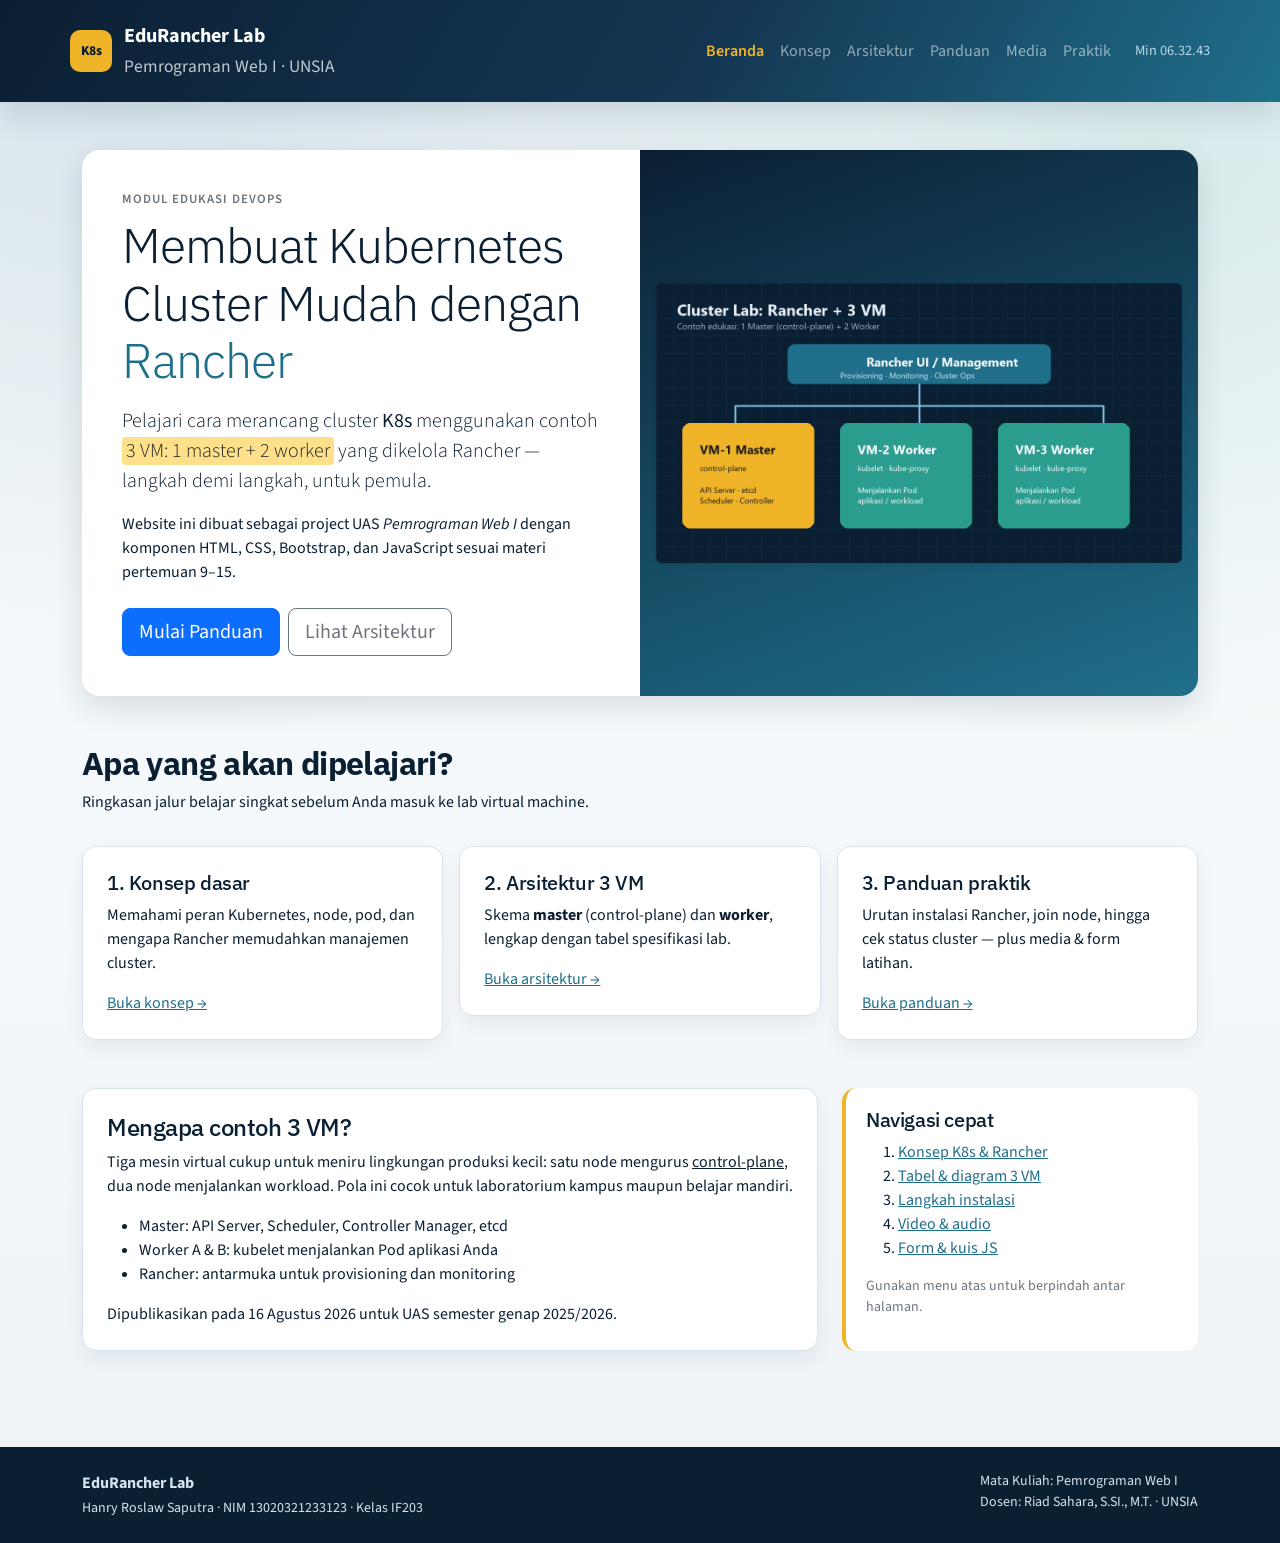
==== index.html @ 8c96ff5f "first commit" ====
<!DOCTYPE html>
<html lang="id">
<head>
  <meta charset="UTF-8">
  <meta name="viewport" content="width=device-width, initial-scale=1">
  <title>EduRancher Lab — Cluster Kubernetes Mudah dengan Rancher</title>
  <link rel="preconnect" href="https://fonts.googleapis.com">
  <link rel="preconnect" href="https://fonts.gstatic.com" crossorigin>
  <link href="https://fonts.googleapis.com/css2?family=IBM+Plex+Sans:wght@500;700&family=Source+Sans+3:wght@400;600;700&display=swap" rel="stylesheet">
  <link href="https://cdn.jsdelivr.net/npm/bootstrap@5.3.3/dist/css/bootstrap.min.css" rel="stylesheet">
  <link href="css/custom.css" rel="stylesheet">
</head>
<body data-page="beranda">
  <header class="site-header">
    <nav class="navbar navbar-expand-lg navbar-dark container py-3">
      <a class="navbar-brand brand-lockup" href="index.html">
        <span class="brand-mark">K8s</span>
        <span>
          <strong>EduRancher Lab</strong><br>
          <small class="opacity-75">Pemrograman Web I · UNSIA</small>
        </span>
      </a>
      <button class="navbar-toggler" type="button" data-bs-toggle="collapse" data-bs-target="#navMain" aria-controls="navMain" aria-expanded="false" aria-label="Toggle navigation">
        <span class="navbar-toggler-icon"></span>
      </button>
      <div class="collapse navbar-collapse" id="navMain">
        <ul class="navbar-nav ms-auto mb-2 mb-lg-0">
          <li class="nav-item"><a class="nav-link" data-nav="beranda" href="index.html">Beranda</a></li>
          <li class="nav-item"><a class="nav-link" data-nav="konsep" href="konsep.html">Konsep</a></li>
          <li class="nav-item"><a class="nav-link" data-nav="arsitektur" href="arsitektur.html">Arsitektur</a></li>
          <li class="nav-item"><a class="nav-link" data-nav="panduan" href="panduan.html">Panduan</a></li>
          <li class="nav-item"><a class="nav-link" data-nav="media" href="media.html">Media</a></li>
          <li class="nav-item"><a class="nav-link" data-nav="praktik" href="praktik.html">Praktik</a></li>
        </ul>
        <span id="live-clock" class="ms-lg-3"></span>
      </div>
    </nav>
  </header>

  <main class="container py-4 py-lg-5">
    <section class="hero-panel row g-0 fade-up mb-5">
      <div class="col-lg-6 hero-copy">
        <p class="text-uppercase fw-semibold text-secondary mb-2" style="letter-spacing:0.08em;font-size:0.8rem;">Modul Edukasi DevOps</p>
        <h1 class="display-5 mb-3">Membuat Kubernetes Cluster Mudah dengan <span style="color:#1f6f8b;">Rancher</span></h1>
        <p class="lead mb-3">
          Pelajari cara merancang cluster <strong>K8s</strong> menggunakan contoh
          <mark>3 VM: 1 master + 2 worker</mark> yang dikelola Rancher — langkah demi langkah, untuk pemula.
        </p>
        <p class="mb-4">
          Website ini dibuat sebagai project UAS <em>Pemrograman Web I</em> dengan komponen HTML, CSS, Bootstrap, dan JavaScript
          sesuai materi pertemuan 9–15.
        </p>
        <div class="d-flex flex-wrap gap-2">
          <a class="btn btn-primary btn-lg" href="panduan.html">Mulai Panduan</a>
          <a class="btn btn-outline-secondary btn-lg" href="arsitektur.html">Lihat Arsitektur</a>
        </div>
      </div>
      <div class="col-lg-6 hero-visual d-flex align-items-center justify-content-center p-3">
        <img src="assets/images/arsitektur-3vm.png"
             class="img-fluid rounded shadow-sm"
             width="600"
             height="320"
             alt="Ilustrasi arsitektur cluster Rancher 3 VM">
      </div>
    </section>

    <section class="mb-5 fade-up fade-up-delay">
      <div class="row align-items-end mb-3">
        <div class="col-lg-8">
          <h2>Apa yang akan dipelajari?</h2>
          <p>Ringkasan jalur belajar singkat sebelum Anda masuk ke lab virtual machine.</p>
        </div>
      </div>
      <div class="row g-3">
        <div class="col-md-4">
          <article class="section-card">
            <h3 class="h5">1. Konsep dasar</h3>
            <p>Memahami peran Kubernetes, node, pod, dan mengapa Rancher memudahkan manajemen cluster.</p>
            <a href="konsep.html">Buka konsep →</a>
          </article>
        </div>
        <div class="col-md-4">
          <article class="section-card">
            <h3 class="h5">2. Arsitektur 3 VM</h3>
            <p>Skema <b>master</b> (control-plane) dan <b>worker</b>, lengkap dengan tabel spesifikasi lab.</p>
            <a href="arsitektur.html">Buka arsitektur →</a>
          </article>
        </div>
        <div class="col-md-4">
          <article class="section-card">
            <h3 class="h5">3. Panduan praktik</h3>
            <p>Urutan instalasi Rancher, join node, hingga cek status cluster — plus media &amp; form latihan.</p>
            <a href="panduan.html">Buka panduan →</a>
          </article>
        </div>
      </div>
    </section>

    <section class="row g-4">
      <div class="col-lg-8">
        <article class="section-card">
          <h2 class="h4">Mengapa contoh 3 VM?</h2>
          <p>
            Tiga mesin virtual cukup untuk meniru lingkungan produksi kecil:
            satu node mengurus <u>control-plane</u>, dua node menjalankan workload.
            Pola ini cocok untuk laboratorium kampus maupun belajar mandiri.
          </p>
          <ul>
            <li>Master: API Server, Scheduler, Controller Manager, etcd</li>
            <li>Worker A &amp; B: kubelet menjalankan Pod aplikasi Anda</li>
            <li>Rancher: antarmuka untuk provisioning dan monitoring</li>
          </ul>
          <p class="mb-0">
            Dipublikasikan pada <time datetime="2026-08-16">16 Agustus 2026</time> untuk UAS semester genap 2025/2026.
          </p>
        </article>
      </div>
      <aside class="col-lg-4">
        <div class="toc-aside h-100">
          <h2 class="h5">Navigasi cepat</h2>
          <ol>
            <li><a href="konsep.html">Konsep K8s &amp; Rancher</a></li>
            <li><a href="arsitektur.html">Tabel &amp; diagram 3 VM</a></li>
            <li><a href="panduan.html">Langkah instalasi</a></li>
            <li><a href="media.html">Video &amp; audio</a></li>
            <li><a href="praktik.html">Form &amp; kuis JS</a></li>
          </ol>
          <p class="small text-secondary mb-0">Gunakan menu atas untuk berpindah antar halaman.</p>
        </div>
      </aside>
    </section>
  </main>

  <footer class="site-footer py-4">
    <div class="container d-flex flex-column flex-md-row justify-content-between gap-2">
      <div>
        <strong>EduRancher Lab</strong><br>
        <small>Hanry Roslaw Saputra · NIM 13020321233123 · Kelas IF203</small>
      </div>
      <div class="small">
        Mata Kuliah: Pemrograman Web I<br>
        Dosen: Riad Sahara, S.SI., M.T. · UNSIA
      </div>
    </div>
  </footer>

  <script src="https://cdn.jsdelivr.net/npm/bootstrap@5.3.3/dist/js/bootstrap.bundle.min.js"></script>
  <script src="js/script.js"></script>
</body>
</html>
---- css/custom.css ----
/* Custom CSS — selektor tag, class, id & nilai warna (Materi Sesi 14–15) */

:root {
  --brand-ink: #0b1f33;
  --brand-sea: #1f6f8b;
  --brand-mint: #2a9d8f;
  --brand-sand: #f0b429;
  --brand-cloud: #f4f7fa;
  --brand-muted: #5b6b7a;
  --radius: 14px;
  --shadow: 0 12px 30px rgba(11, 31, 51, 0.12);
}

/* 1) Selektor Tag */
body {
  font-family: "Source Sans 3", "Segoe UI", sans-serif;
  color: var(--brand-ink);
  background-color: var(--brand-cloud);
  background-image:
    radial-gradient(circle at 10% 0%, rgba(31, 111, 139, 0.12), transparent 40%),
    radial-gradient(circle at 90% 10%, rgba(42, 157, 143, 0.12), transparent 35%),
    linear-gradient(180deg, #eef3f7 0%, #f7fafc 40%, #eef2f5 100%);
  min-height: 100vh;
}

h1, h2, h3 {
  font-family: "IBM Plex Sans", "Segoe UI", sans-serif;
  font-weight: 700;
  letter-spacing: -0.02em;
}

a {
  color: var(--brand-sea);
}

mark {
  background-color: #ffe08a;
  padding: 0 0.2em;
  border-radius: 4px;
}

/* 2) Selektor Class */
.site-header {
  background: linear-gradient(120deg, var(--brand-ink), #143652 55%, var(--brand-sea));
  color: #ffffff;
  box-shadow: var(--shadow);
}

.brand-lockup {
  display: flex;
  align-items: center;
  gap: 0.75rem;
}

.brand-mark {
  width: 42px;
  height: 42px;
  border-radius: 10px;
  background: var(--brand-sand);
  color: var(--brand-ink);
  display: grid;
  place-items: center;
  font-weight: 800;
  font-size: 0.85rem;
}

.hero-panel {
  border-radius: calc(var(--radius) + 4px);
  overflow: hidden;
  background: #ffffff;
  box-shadow: var(--shadow);
}

.hero-copy {
  padding: 2.5rem;
}

.hero-visual {
  min-height: 280px;
  background: linear-gradient(160deg, #0b1f33, #1f6f8b);
}

.hero-visual img {
  max-height: 320px;
  width: auto;
  object-fit: contain;
}

.code-block {
  background: #0d1117;
  color: #d7e3ee;
  border: 1px solid #30363d;
  border-radius: 10px;
  padding: 1rem 1.1rem;
  overflow-x: auto;
  font-size: 0.88rem;
  line-height: 1.55;
  margin-bottom: 0.75rem;
}

.code-block code {
  color: inherit;
  font-family: Consolas, "Courier New", monospace;
  white-space: pre;
}

.section-card {
  background: #ffffff;
  border: 1px solid #d9e3ec;
  border-radius: var(--radius);
  padding: 1.5rem;
  /* tinggi mengikuti isi; pakai kelas Bootstrap h-100 hanya jika sengaja disamakan */
  box-shadow: 0 8px 18px rgba(11, 31, 51, 0.06);
  transition: transform 0.25s ease, box-shadow 0.25s ease;
}

.section-card:hover {
  transform: translateY(-4px);
  box-shadow: var(--shadow);
}

.step-badge {
  display: inline-grid;
  place-items: center;
  width: 2rem;
  height: 2rem;
  border-radius: 999px;
  background: var(--brand-mint);
  color: #ffffff;
  font-weight: 700;
  margin-right: 0.5rem;
}

.table-lab th {
  background-color: var(--brand-ink);
  color: #ffffff;
}

.media-frame {
  border-radius: var(--radius);
  overflow: hidden;
  border: 1px solid #d5e0ea;
  background: #0f2436;
}

.quiz-option {
  cursor: pointer;
  border: 1px solid #c9d6e2;
  border-radius: 10px;
  padding: 0.85rem 1rem;
  margin-bottom: 0.65rem;
  background: #fff;
  transition: border-color 0.2s ease, background-color 0.2s ease;
}

.quiz-option:hover,
.quiz-option.is-selected {
  border-color: var(--brand-sea);
  background-color: #e8f5f8;
}

.quiz-option.is-correct {
  border-color: #1f8a5b;
  background-color: #e8f8ef;
}

.quiz-option.is-wrong {
  border-color: #c0392b;
  background-color: #fdeceb;
}

.toc-aside {
  background: #ffffff;
  border-left: 4px solid var(--brand-sand);
  border-radius: var(--radius);
  padding: 1.25rem;
}

.sidebar-stack {
  display: flex;
  flex-direction: column;
  gap: 0;
  height: auto;
  align-self: flex-start;
  width: 100%;
}

.site-footer {
  background-color: var(--brand-ink);
  color: #d7e3ee;
  margin-top: 3rem;
}

.fade-up {
  opacity: 0;
  transform: translateY(16px);
  animation: fadeUp 0.7s ease forwards;
}

.fade-up-delay {
  animation-delay: 0.15s;
}

@keyframes fadeUp {
  to {
    opacity: 1;
    transform: translateY(0);
  }
}

/* 3) Selektor ID */
#live-clock {
  font-variant-numeric: tabular-nums;
  color: #b8d7e8;
  font-size: 0.9rem;
}

#form-feedback {
  display: none;
}

#form-feedback.show {
  display: block;
}

#score-board {
  font-size: 1.25rem;
  font-weight: 700;
  color: var(--brand-sea);
}

/* Nilai warna: nama, hex, rgb, rgba, hsl (Materi Sesi 15) */
.color-swatch-name { background-color: teal; }
.color-swatch-hex { background-color: #1f6f8b; }
.color-swatch-rgb { background-color: rgb(42, 157, 143); }
.color-swatch-rgba { background-color: rgba(240, 180, 41, 0.85); }
.color-swatch-hsl { background-color: hsl(204, 64%, 12%); color: white; }

.swatch {
  height: 48px;
  border-radius: 8px;
  display: grid;
  place-items: center;
  color: #fff;
  font-size: 0.8rem;
  font-weight: 600;
}

.navbar .nav-link.active {
  color: var(--brand-sand) !important;
  font-weight: 600;
}

@media (max-width: 767.98px) {
  .hero-copy {
    padding: 1.5rem;
  }
}
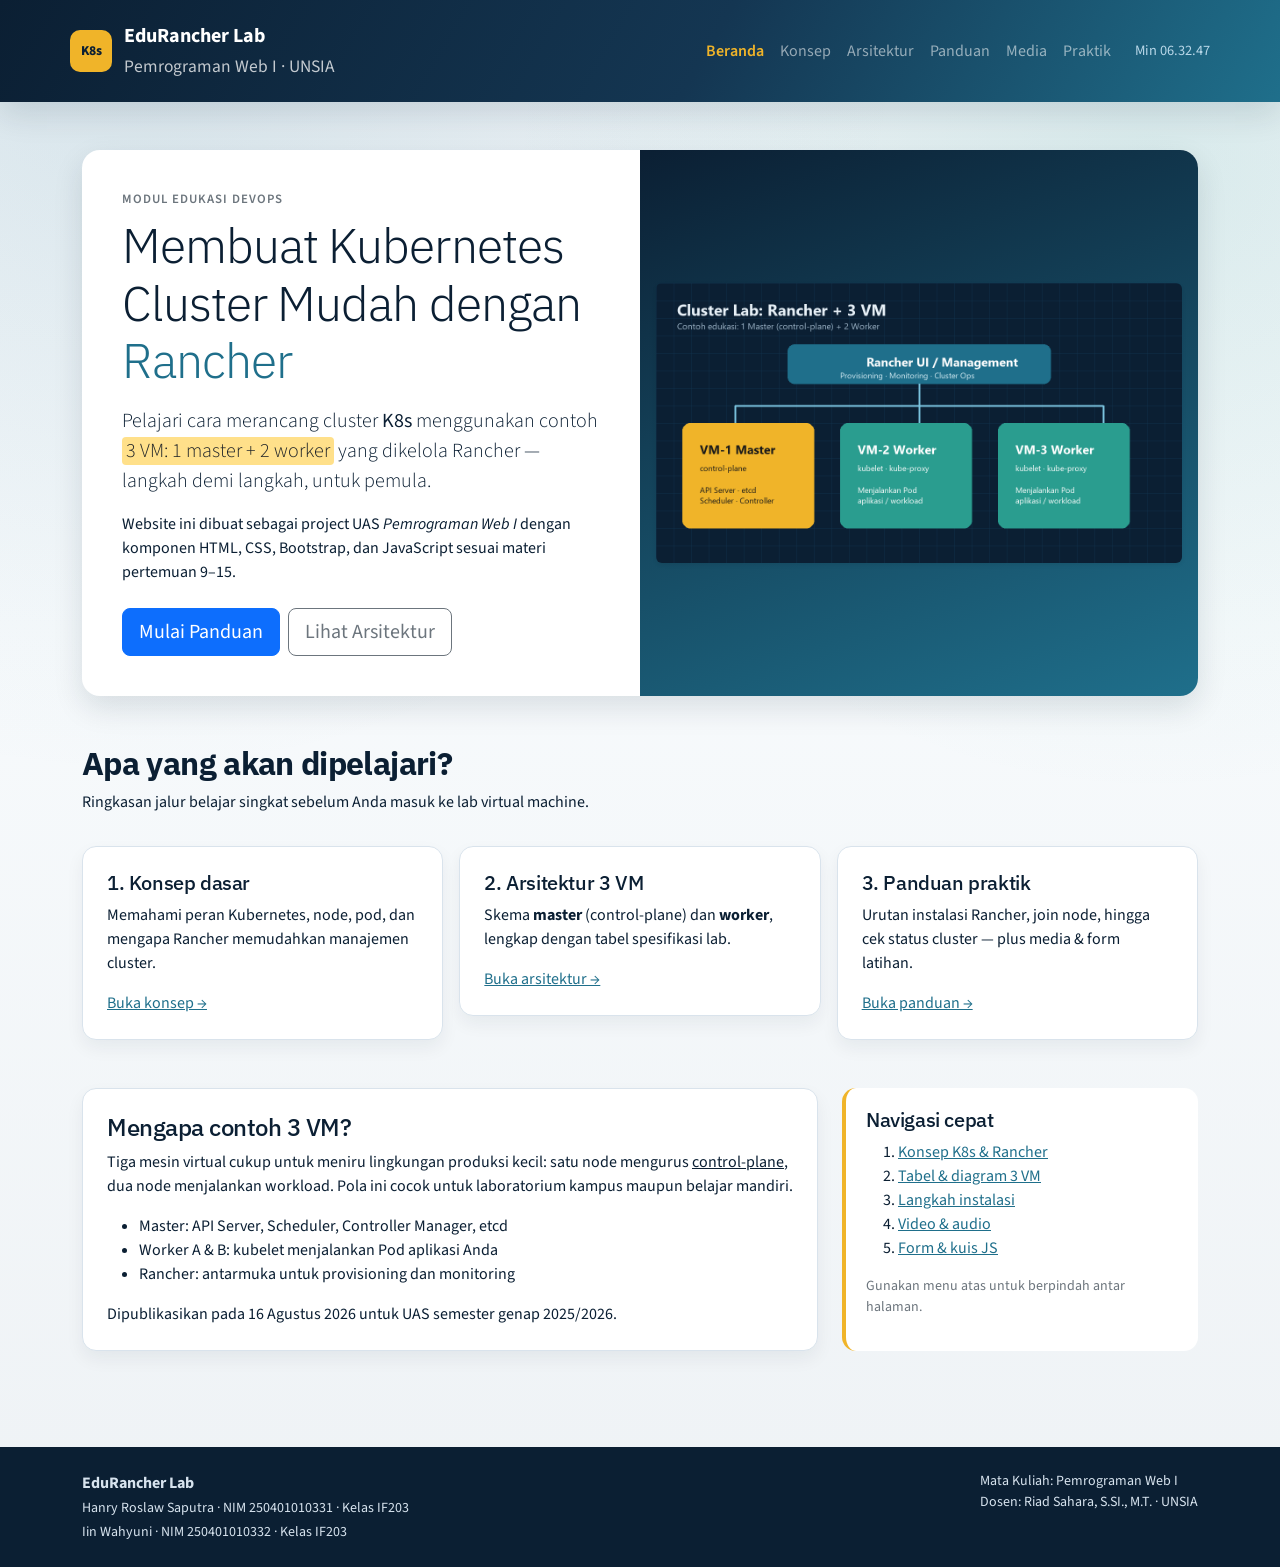
==== commit c411d873: "update2" ====
--- a/index.html
+++ b/index.html
@@ -135,7 +135,7 @@
     <div class="container d-flex flex-column flex-md-row justify-content-between gap-2">
       <div>
         <strong>EduRancher Lab</strong><br>
-        <small>Hanry Roslaw Saputra · NIM 13020321233123 · Kelas IF203</small>
+        <small>Hanry Roslaw Saputra · NIM 250401010331 · Kelas IF203<br>Iin Wahyuni · NIM 250401010332 · Kelas IF203</small>
       </div>
       <div class="small">
         Mata Kuliah: Pemrograman Web I<br>
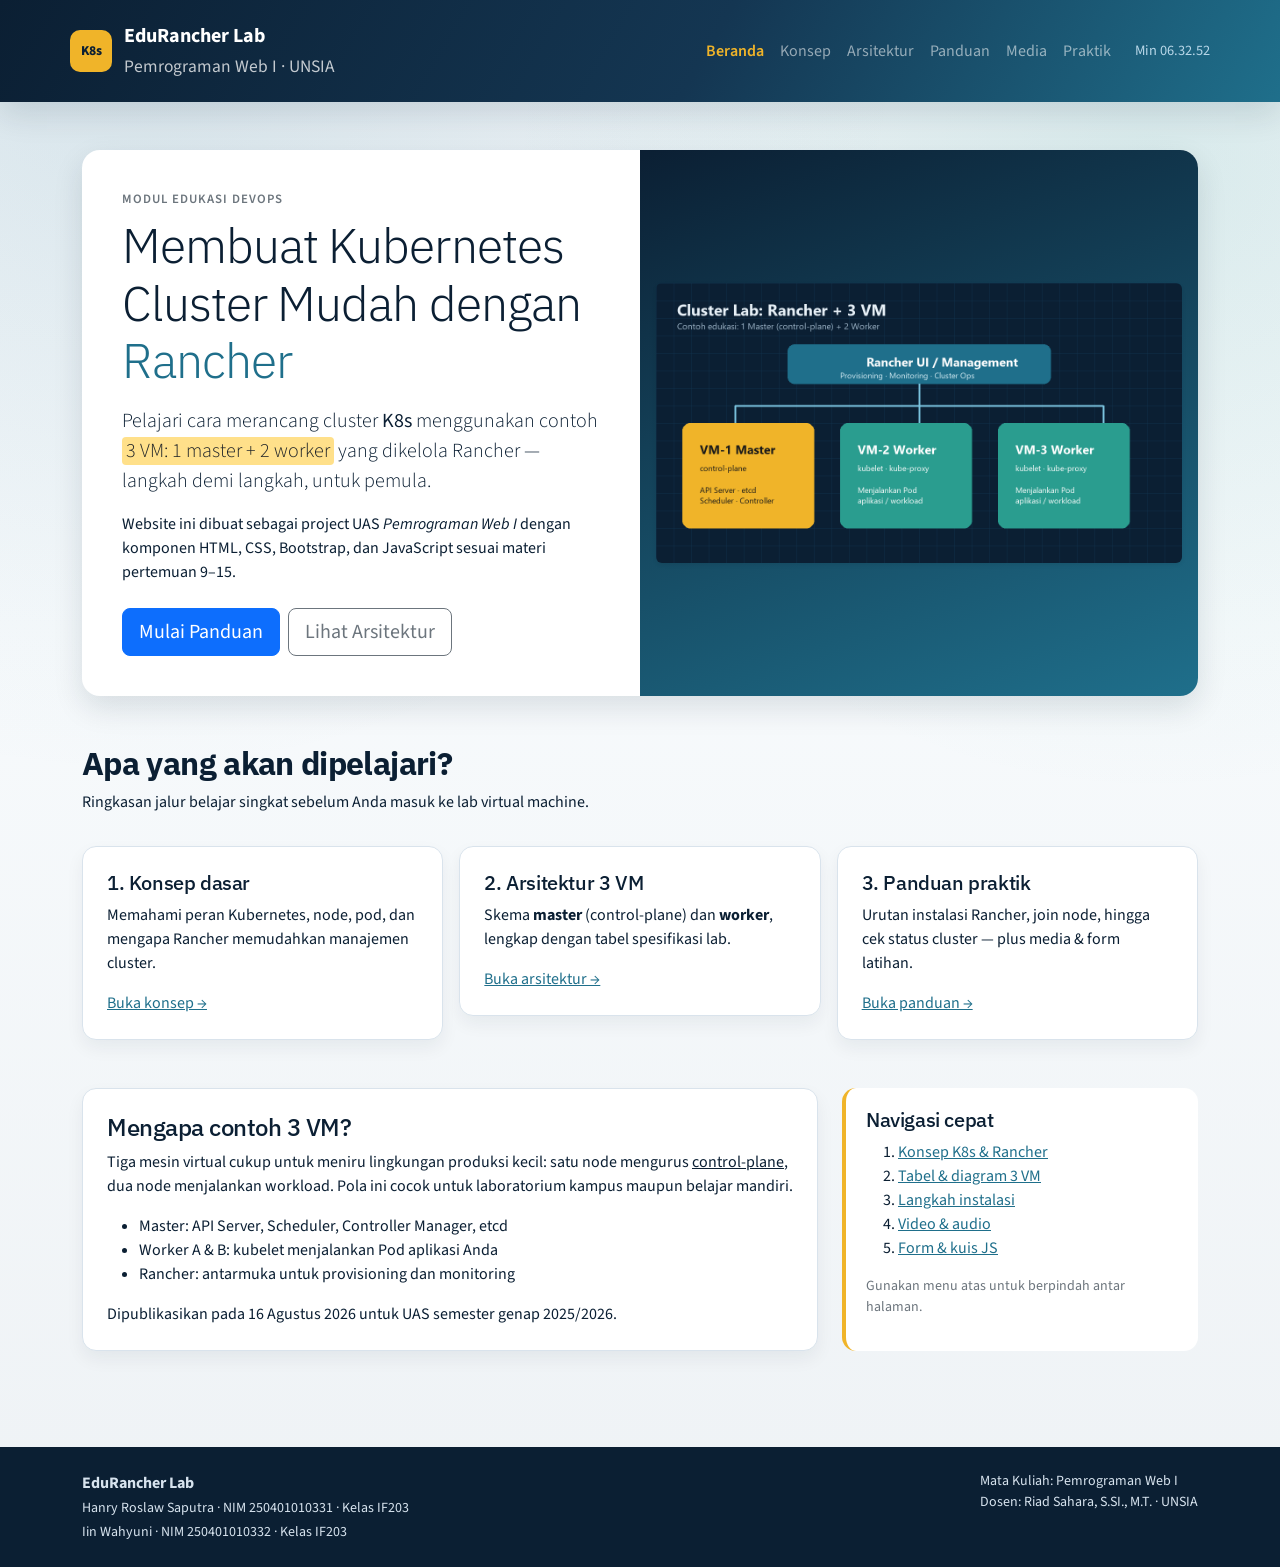
==== commit 873ed757: "update3" ====
--- a/index.html
+++ b/index.html
@@ -1,16 +1,27 @@
 <!DOCTYPE html>
+<!--
+  Halaman beranda EduRancher Lab.
+  Isinya pengantar tema K8s + Rancher, lalu tautan ke halaman lain.
+  data-page="beranda" dibaca JavaScript biar menu yang lagi dibuka kelihatan aktif.
+-->
 <html lang="id">
 <head>
+  <!-- Meta + judul tab browser -->
   <meta charset="UTF-8">
   <meta name="viewport" content="width=device-width, initial-scale=1">
   <title>EduRancher Lab — Cluster Kubernetes Mudah dengan Rancher</title>
+  <!-- Font Google, Bootstrap dari CDN, plus CSS kita sendiri -->
   <link rel="preconnect" href="https://fonts.googleapis.com">
   <link rel="preconnect" href="https://fonts.gstatic.com" crossorigin>
   <link href="https://fonts.googleapis.com/css2?family=IBM+Plex+Sans:wght@500;700&family=Source+Sans+3:wght@400;600;700&display=swap" rel="stylesheet">
   <link href="https://cdn.jsdelivr.net/npm/bootstrap@5.3.3/dist/css/bootstrap.min.css" rel="stylesheet">
   <link href="css/custom.css" rel="stylesheet">
+  <link rel="icon" href="favicon.ico" sizes="any">
+  <link rel="icon" type="image/svg+xml" href="assets/images/favicon.svg">
+  <link rel="apple-touch-icon" href="assets/images/favicon-32.png">
 </head>
 <body data-page="beranda">
+  <!-- Header: logo + menu. Tombol hamburger muncul kalau layar kecil. -->
   <header class="site-header">
     <nav class="navbar navbar-expand-lg navbar-dark container py-3">
       <a class="navbar-brand brand-lockup" href="index.html">
@@ -32,12 +43,14 @@
           <li class="nav-item"><a class="nav-link" data-nav="media" href="media.html">Media</a></li>
           <li class="nav-item"><a class="nav-link" data-nav="praktik" href="praktik.html">Praktik</a></li>
         </ul>
+        <!-- Jam digital, diisi dari js/script.js -->
         <span id="live-clock" class="ms-lg-3"></span>
       </div>
     </nav>
   </header>
 
   <main class="container py-4 py-lg-5">
+    <!-- Banner utama: teks kiri, gambar kanan -->
     <section class="hero-panel row g-0 fade-up mb-5">
       <div class="col-lg-6 hero-copy">
         <p class="text-uppercase fw-semibold text-secondary mb-2" style="letter-spacing:0.08em;font-size:0.8rem;">Modul Edukasi DevOps</p>
@@ -64,6 +77,7 @@
       </div>
     </section>
 
+    <!-- Tiga kartu ringkas, masing-masing nyambung ke halaman materi -->
     <section class="mb-5 fade-up fade-up-delay">
       <div class="row align-items-end mb-3">
         <div class="col-lg-8">
@@ -96,6 +110,7 @@
       </div>
     </section>
 
+    <!-- Penjelasan kenapa lab pakai 3 VM, plus daftar cepat di samping -->
     <section class="row g-4">
       <div class="col-lg-8">
         <article class="section-card">
@@ -115,6 +130,7 @@
           </p>
         </article>
       </div>
+      <!-- Sidebar: jalan pintas ke halaman lain -->
       <aside class="col-lg-4">
         <div class="toc-aside h-100">
           <h2 class="h5">Navigasi cepat</h2>
@@ -131,6 +147,7 @@
     </section>
   </main>
 
+  <!-- Footer: identitas kelompok + mata kuliah -->
   <footer class="site-footer py-4">
     <div class="container d-flex flex-column flex-md-row justify-content-between gap-2">
       <div>
@@ -144,6 +161,7 @@
     </div>
   </footer>
 
+  <!-- Bootstrap dulu, baru script kita (jam, menu aktif, dll.) -->
   <script src="https://cdn.jsdelivr.net/npm/bootstrap@5.3.3/dist/js/bootstrap.bundle.min.js"></script>
   <script src="js/script.js"></script>
 </body>
--- a/css/custom.css
+++ b/css/custom.css
@@ -1,4 +1,6 @@
-/* Custom CSS — selektor tag, class, id & nilai warna (Materi Sesi 14–15) */
+/* Custom CSS situs EduRancher Lab (Sesi 14–15).
+   Di sini ada selektor tag, class, id, plus 5 cara nulis warna.
+   Variabel :root biar warna merek gampang diubah di satu tempat. */
 
 :root {
   --brand-ink: #0b1f33;
@@ -11,7 +13,7 @@
   --shadow: 0 12px 30px rgba(11, 31, 51, 0.12);
 }
 
-/* 1) Selektor Tag */
+/* 1) Selektor tag: atur font, latar, link, sama highlight <mark> */
 body {
   font-family: "Source Sans 3", "Segoe UI", sans-serif;
   color: var(--brand-ink);
@@ -39,7 +41,7 @@
   border-radius: 4px;
 }
 
-/* 2) Selektor Class */
+/* 2) Selektor class: header, kartu, kode, kuis, footer */
 .site-header {
   background: linear-gradient(120deg, var(--brand-ink), #143652 55%, var(--brand-sea));
   color: #ffffff;
@@ -86,6 +88,7 @@
   object-fit: contain;
 }
 
+/* Kotak perintah CLI biar keliatan kayak terminal */
 .code-block {
   background: #0d1117;
   color: #d7e3ee;
@@ -143,6 +146,7 @@
   background: #0f2436;
 }
 
+/* Opsi kuis: hover, benar, salah */
 .quiz-option {
   cursor: pointer;
   border: 1px solid #c9d6e2;
@@ -208,7 +212,7 @@
   }
 }
 
-/* 3) Selektor ID */
+/* 3) Selektor ID: jam, pesan form, papan skor */
 #live-clock {
   font-variant-numeric: tabular-nums;
   color: #b8d7e8;
@@ -229,7 +233,7 @@
   color: var(--brand-sea);
 }
 
-/* Nilai warna: nama, hex, rgb, rgba, hsl (Materi Sesi 15) */
+/* 5 cara nulis warna: nama, hex, rgb, rgba, hsl (Sesi 15) */
 .color-swatch-name { background-color: teal; }
 .color-swatch-hex { background-color: #1f6f8b; }
 .color-swatch-rgb { background-color: rgb(42, 157, 143); }
@@ -246,11 +250,13 @@
   font-weight: 600;
 }
 
+/* Menu aktif dikasih warna pasir biar gampang kelihatan */
 .navbar .nav-link.active {
   color: var(--brand-sand) !important;
   font-weight: 600;
 }
 
+/* HP: rapetin padding banner */
 @media (max-width: 767.98px) {
   .hero-copy {
     padding: 1.5rem;
